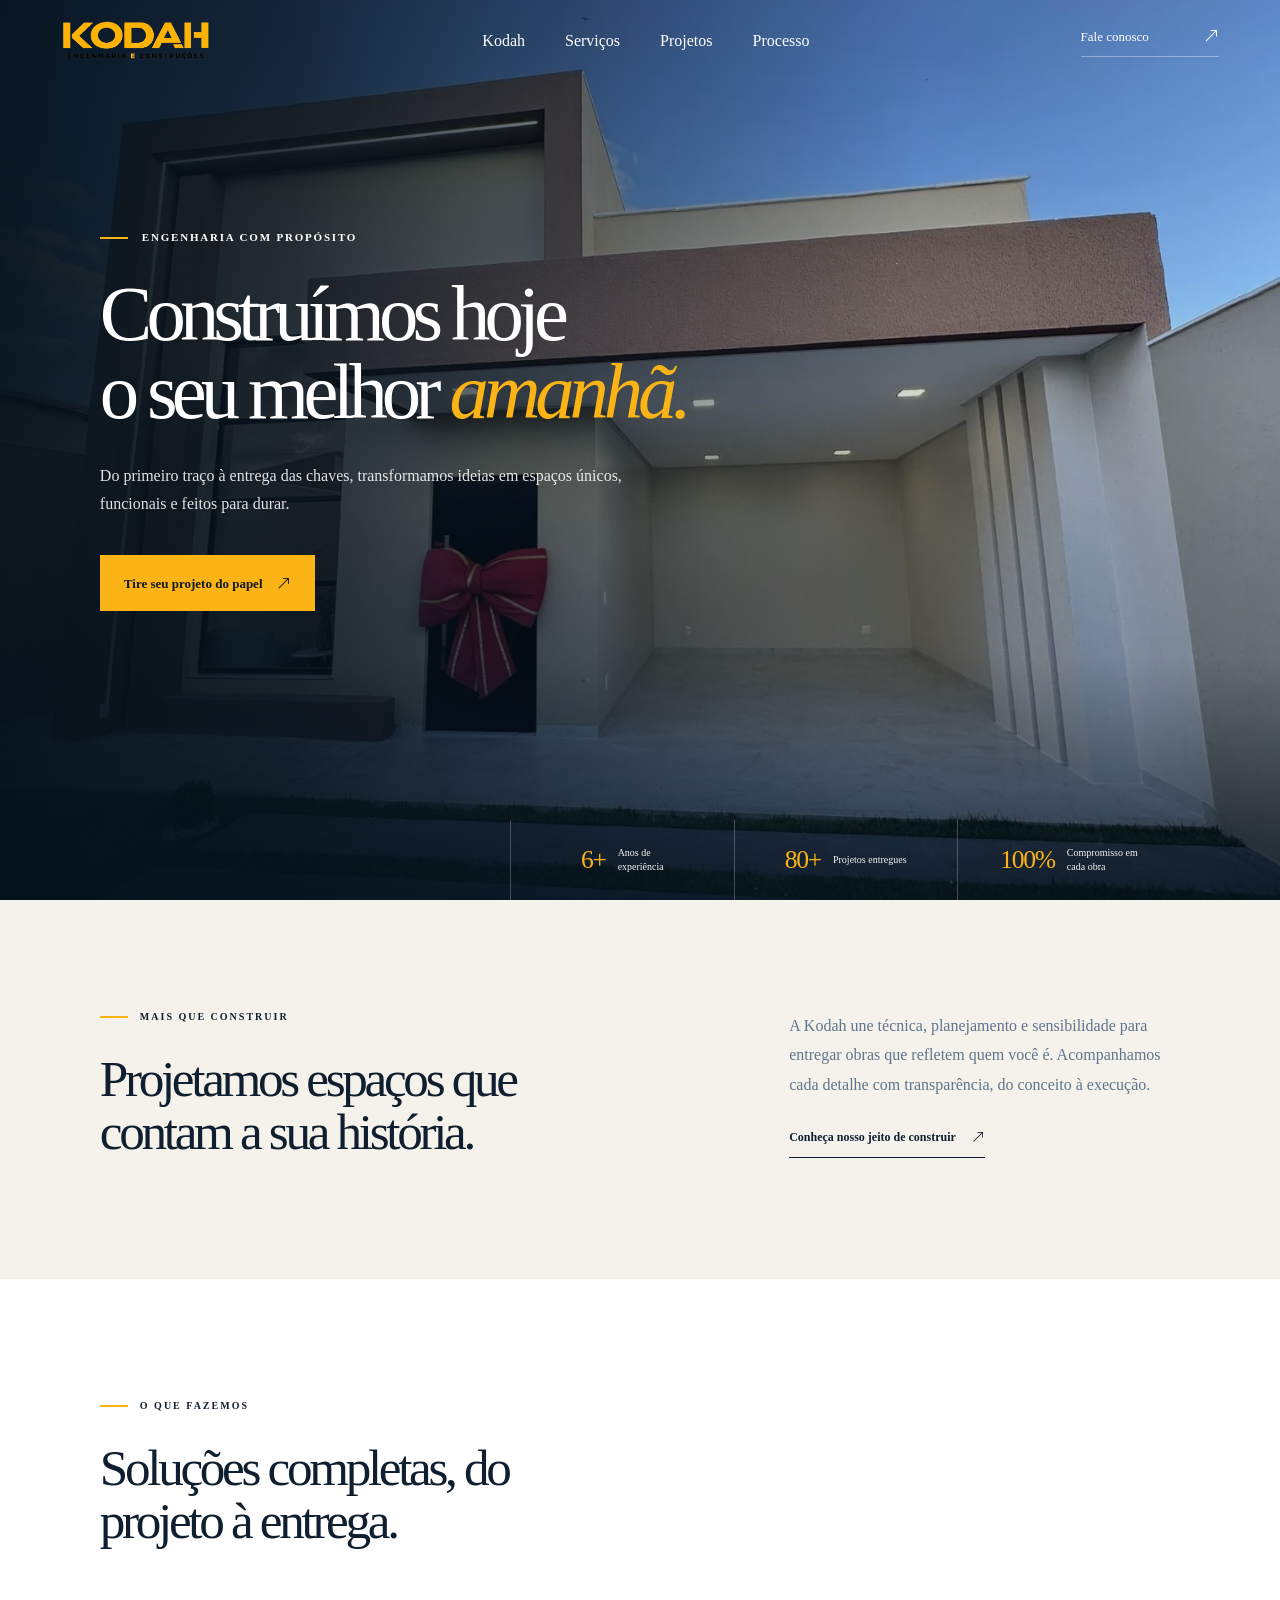
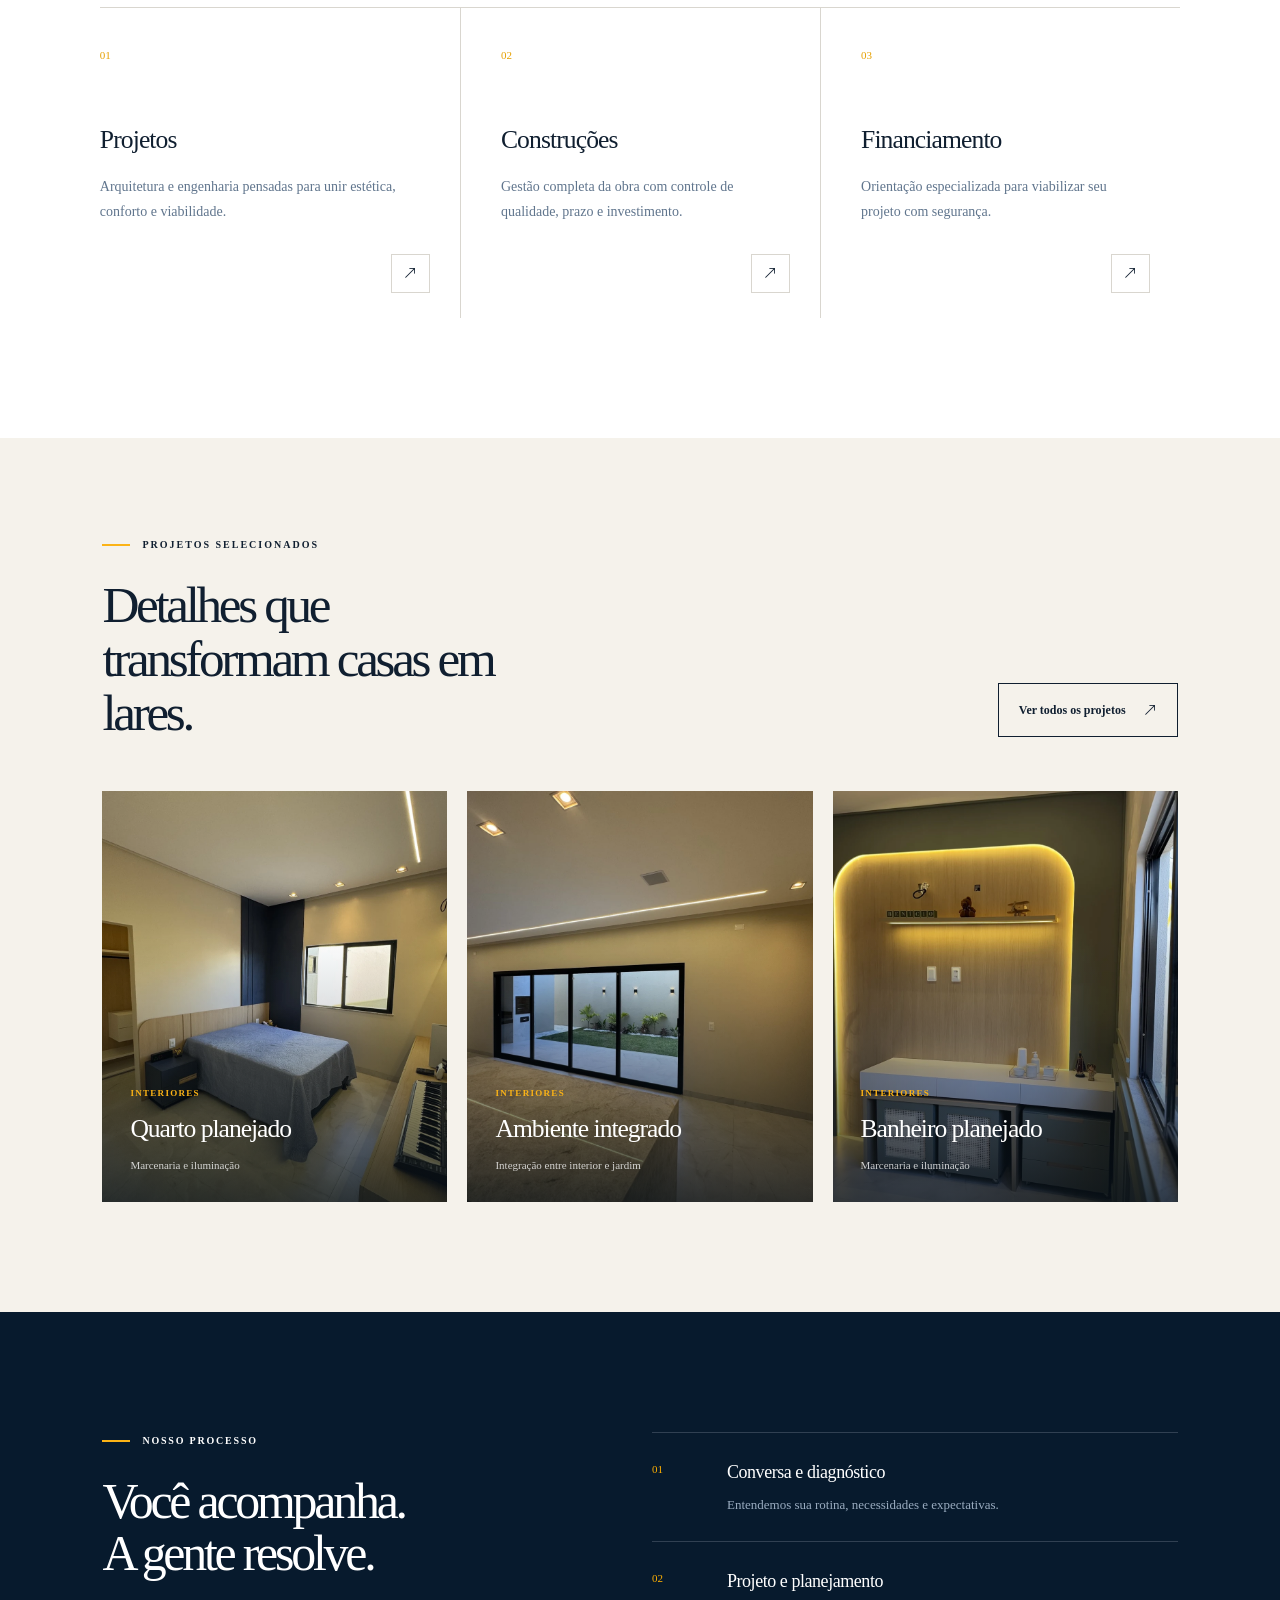
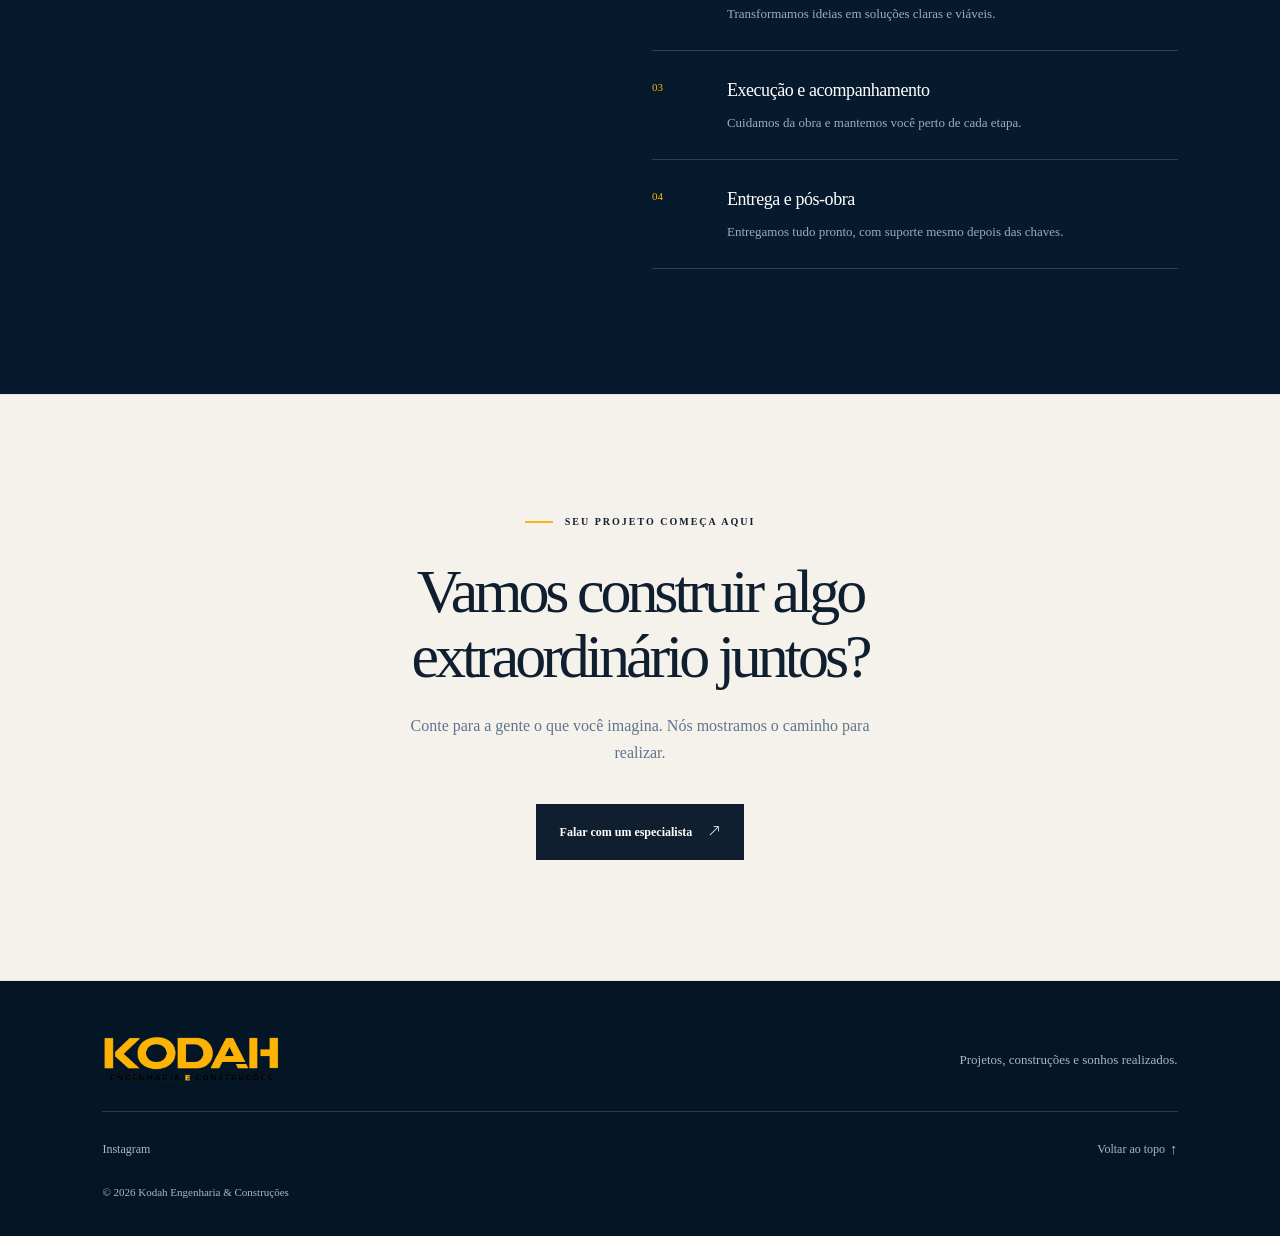
==== index.html @ 9da0e9fe "Subindo landing-page" ====
<!DOCTYPE html>
<html lang="pt-BR">

<head>
    <meta charset="UTF-8">
    <meta name="viewport" content="width=device-width, initial-scale=1.0">
    <meta name="theme-color" content="#041525">
    <meta name="description" content="A Kodah une engenharia, planejamento e sensibilidade para transformar projetos em espaços únicos. Conheça nossos serviços de projetos, construções e financiamento.">
    <meta name="robots" content="index, follow">
    <title>Kodah Engenharia &amp; Construções | Projetos e Obras</title>

    <link rel="preload" as="image" href="assets/img/kodah-hero.webp" fetchpriority="high">

    <!-- Bootstrap Icons -->
    <link rel="stylesheet" href="https://cdn.jsdelivr.net/npm/bootstrap-icons@1.13.2/font/bootstrap-icons.min.css">

    <link rel="stylesheet" href="src/css/reset.css">
    <link rel="stylesheet" href="src/css/layout/header.css">
    <link rel="stylesheet" href="src/css/layout/hero.css">
    <link rel="stylesheet" href="src/css/layout/about.css">
    <link rel="stylesheet" href="src/css/layout/services.css">
    <link rel="stylesheet" href="src/css/layout/projects.css">
    <link rel="stylesheet" href="src/css/layout/process.css">
    <link rel="stylesheet" href="src/css/layout/cta.css">
    <link rel="stylesheet" href="src/css/layout/footer.css">
</head>

<body>
    <a class="skip-link" href="#conteudo">Pular para o conteúdo</a>
    <header class="site-header">
        <a class="header_brand" href="#inicio" aria-label="Kodah — início">
            <img src="assets/img/logo.webp" alt="Kodah Engenharia e Construções" width="220" height="60" fetchpriority="high">
        </a>

        <nav class="navbar" id="primary-navigation" aria-label="Navegação principal">
            <ul>
                <li class="nav-item"><a href="#sobre" class="nav-link">Kodah</a></li>
                <li class="nav-item"><a href="#servicos" class="nav-link">Serviços</a></li>
                <li class="nav-item"><a href="#projetos" class="nav-link">Projetos</a></li>
                <li class="nav-item nav-item-mobile"><a href="#processo" class="nav-link">Processo</a></li>
            </ul>
        </nav>

        <a href="#contato" class="btn-contact">
            <span>Fale conosco</span>
            <span class="arroy" aria-hidden="true"><i class="bi bi-arrow-up-right"></i></span>
        </a>

        <button class="menu-toggle" type="button" aria-label="Abrir menu" aria-controls="primary-navigation" aria-expanded="false">
            <span></span><span></span>
        </button>
    </header>

    <main id="conteudo">
        <section class="hero" id="inicio">
            <!-- Imagem de fundo -->
            <div class="hero__background" aria-hidden="true"></div>

            <!-- Camada de contraste sobre a imagem -->
            <div class="hero__overlay" aria-hidden="true"></div>

            <!-- Conteúdo principal -->
            <div class="hero__container">
                <div class="hero__content">

                    <!-- Selo / identificação -->
                    <div class="hero__eyebrow">
                        <span class="hero__eyebrow-line"></span>
                        <span>Engenharia com propósito</span>
                    </div>

                    <!-- Título principal -->
                    <h1 class="hero__title">
                        Construímos hoje
                        <br />
                        o seu melhor
                        <em>amanhã.</em>
                    </h1>

                    <!-- Descrição -->
                    <p class="hero__description">
                        Do primeiro traço à entrega das chaves, transformamos
                        ideias em espaços únicos, funcionais e feitos para durar.
                    </p>

                    <!-- Botão de ação -->
                    <a href="#contato" class="hero__cta">
                        <span>Tire seu projeto do papel</span>
                        <i class="bi bi-arrow-up-right" aria-hidden="true"></i>
                    </a>

                </div>

                <!-- Indicadores inferiores -->
                <div class="hero__stats" aria-label="Nossos diferenciais">

                    <div class="hero__stat">
                        <span class="hero__stat-number">6+</span>
                        <span class="hero__stat-label">
                            Anos de<br />experiência
                        </span>
                    </div>

                    <div class="hero__stat">
                        <span class="hero__stat-number">80+</span>
                        <span class="hero__stat-label">
                            Projetos entregues
                        </span>
                    </div>

                    <div class="hero__stat">
                        <span class="hero__stat-number">100%</span>
                        <span class="hero__stat-label">
                            Compromisso em<br />cada obra
                        </span>
                    </div>

                </div>
            </div>
        </section>
    </main>

    <!-- ======================= 
        SEÇÃO - SOBRE KODAH
    ======================= -->

    <section class="about" id="sobre">
        <div class="about_container">

            <!-- Coluna esquerda -->
            <div class="about_heading">
                <span class="about_eyebrow">
                    <span class="about_eyebrow-line"></span>
                    Mais que construir
                </span>

                <h2 class="about_title">
                    Projetamos espaços que
                    <br class="about_desktop-break">
                    contam a sua história.
                </h2>
            </div>

            <!-- Coluna direita -->
            <div class="about_content">
                <p class="about_description">
                    A Kodah une técnica, planejamento e sensibilidade
                    para entregar obras que refletem quem você é.
                    Acompanhamos cada detalhe com transparência,
                    do conceito à execução.
                </p>

                <a href="#servicos" class="about_link">
                    <span>Conheça nosso jeito de construir</span>
                    <i class="bi bi-arrow-up-right"></i>
                </a>
            </div>
        </div>
    </section>


    <!-- ========================================
     SERVIÇOS — KODAH
======================================== -->

    <section class="services" id="servicos">
        <div class="services_container">

            <!-- Cabeçalho da seção -->
            <div class="services_header">
                <span class="services_eyebrow">
                    <span class="services_eyebrow-line"></span>
                    O que fazemos
                </span>

                <h2 class="services_title">
                    Soluções completas, do
                    <br class="services_desktop-break">
                    projeto à entrega.
                </h2>
            </div>

            <!-- Lista de serviços -->
            <div class="services_grid">

                <!-- Serviço 01 -->
                <article class="services_card">
                    <span class="services_number">01</span>

                    <div class="services_card-content">
                        <h3 class="services_card-title">Projetos</h3>

                        <p class="services_card-description">
                            Arquitetura e engenharia pensadas para unir
                            estética, conforto e viabilidade.
                        </p>
                    </div>

                    <a href="#projetos" class="services_card-link" aria-label="Conheça nossos projetos">
                        <i class="bi bi-arrow-up-right" aria-hidden="true"></i>
                    </a>
                </article>

                <!-- Serviço 02 -->
                <article class="services_card">
                    <span class="services_number">02</span>

                    <div class="services_card-content">
                        <h3 class="services_card-title">Construções</h3>

                        <p class="services_card-description">
                            Gestão completa da obra com controle de
                            qualidade, prazo e investimento.
                        </p>
                    </div>

                    <a href="#contato" class="services_card-link"
                        aria-label="Conheça nossos serviços de construção">
                        <i class="bi bi-arrow-up-right" aria-hidden="true"></i>
                    </a>
                </article>

                <!-- Serviço 03 -->
                <article class="services_card">
                    <span class="services_number">03</span>

                    <div class="services_card-content">
                        <h3 class="services_card-title">Financiamento</h3>

                        <p class="services_card-description">
                            Orientação especializada para viabilizar seu
                            projeto com segurança.
                        </p>
                    </div>

                    <a href="#contato" class="services_card-link" aria-label="Saiba mais sobre financiamento">
                        <i class="bi bi-arrow-up-right" aria-hidden="true"></i>
                    </a>
                </article>

            </div>
        </div>
    </section>


    <!-- ========================================
     PROJETOS — KODAH
    ======================================== -->

    <section class="projects" id="projetos">
        <div class="projects_container">

            <!-- Cabeçalho -->
            <div class="projects_header">

                <div class="projects_heading">
                    <span class="projects_eyebrow">
                        <span class="projects_eyebrow-line"></span>
                        Projetos selecionados
                    </span>

                    <h2 class="projects_title">
                        Detalhes que<br class="projects_desktop-break">
                        transformam casas em<br class="projects_desktop-break">
                        lares.
                    </h2>
                </div>

                <a href="#contato" class="projects_all-link">
                    <span>Ver todos os projetos</span>
                    <i class="bi bi-arrow-up-right" aria-hidden="true"></i>
                </a>

            </div>

            <!-- Cards de projetos -->
            <div class="projects_grid">

                <!-- Projeto 01 -->
                <a href="#contato" class="projects_card" aria-label="Converse com a Kodah sobre seu projeto residencial">
                    <img class="projects_image" src="assets/img/projeto-quarto.webp"
                        alt="Quarto com cama, marcenaria planejada e iluminação embutida" loading="lazy" decoding="async">

                    <div class="projects_card-overlay" aria-hidden="true"></div>
                    <div class="projects_card-info">
                        <span class="projects_category">Interiores</span>
                        <h3 class="projects_card-title">Quarto planejado</h3>
                        <p class="projects_meta">Marcenaria e iluminação</p>
                    </div>
                    <span class="projects_card-arrow" aria-hidden="true">
                        <i class="bi bi-arrow-up-right"></i>
                    </span>
                </a>

                <!-- Projeto 02 -->
                <a href="#contato" class="projects_card" aria-label="Converse com a Kodah sobre um projeto residencial">
                    <img class="projects_image" src="assets/img/projeto-interior.webp"
                        alt="Ambiente integrado com bancada em pedra e portas de vidro para o pátio" loading="lazy" decoding="async">

                    <div class="projects_card-overlay" aria-hidden="true"></div>
                    <div class="projects_card-info">
                        <span class="projects_category">Interiores</span>
                        <h3 class="projects_card-title">Ambiente integrado</h3>
                        <p class="projects_meta">Integração entre interior e jardim</p>
                    </div>
                    <span class="projects_card-arrow" aria-hidden="true">
                        <i class="bi bi-arrow-up-right"></i>
                    </span>
                </a>

                <!-- Projeto 03 -->
                <a href="#contato" class="projects_card" aria-label="Converse com a Kodah sobre um projeto de interiores">
                    <img class="projects_image" src="assets/img/projeto-marcenaria.webp"
                        alt="Painel de marcenaria sob medida com iluminação indireta e bancada" loading="lazy" decoding="async">

                    <div class="projects_card-overlay" aria-hidden="true"></div>
                    <div class="projects_card-info">
                        <span class="projects_category">Interiores</span>
                        <h3 class="projects_card-title">Banheiro planejado</h3>
                        <p class="projects_meta">Marcenaria e iluminação</p>
                    </div>
                    <span class="projects_card-arrow" aria-hidden="true">
                        <i class="bi bi-arrow-up-right"></i>
                    </span>
                </a>

            </div>
        </div>
    </section>

    <!-- PROCESS — KODAH -->
    <section class="process" id="processo">
        <div class="process__container">

            <div class="process__intro">
                <p class="process__eyebrow">
                    <span class="process__eyebrow-line"></span>
                    Nosso processo
                </p>

                <h2 class="process__title">
                    Você acompanha.<br>
                    A gente resolve.
                </h2>
            </div>

            <div class="process__steps">

                <article class="process__step">
                    <span class="process__number">01</span>
                    <div>
                        <h3 class="process__step-title">
                            Conversa e diagnóstico
                        </h3>
                        <p class="process__step-description">
                            Entendemos sua rotina, necessidades e expectativas.
                        </p>
                    </div>
                </article>

                <article class="process__step">
                    <span class="process__number">02</span>
                    <div>
                        <h3 class="process__step-title">
                            Projeto e planejamento
                        </h3>
                        <p class="process__step-description">
                            Transformamos ideias em soluções claras e viáveis.
                        </p>
                    </div>
                </article>

                <article class="process__step">
                    <span class="process__number">03</span>
                    <div>
                        <h3 class="process__step-title">
                            Execução e acompanhamento
                        </h3>
                        <p class="process__step-description">
                            Cuidamos da obra e mantemos você perto de cada etapa.
                        </p>
                    </div>
                </article>

                <article class="process__step">
                    <span class="process__number">04</span>
                    <div>
                        <h3 class="process__step-title">
                            Entrega e pós-obra
                        </h3>
                        <p class="process__step-description">
                            Entregamos tudo pronto, com suporte mesmo depois das chaves.
                        </p>
                    </div>
                </article>

            </div>
        </div>
    </section>


    <!-- ========================================
     CTA — KODAH
======================================== -->

    <section class="cta" id="contato">
        <div class="cta_container">

            <div class="cta_eyebrow">
                <span class="cta_eyebrow-line"></span>
                <span>Seu projeto começa aqui</span>
            </div>

            <h2 class="cta_title">
                Vamos construir algo<br class="cta_desktop-break">
                extraordinário juntos?
            </h2>

            <p class="cta_description">
                Conte para a gente o que você imagina. Nós mostramos o caminho
                para realizar.
            </p>

            <a href="https://wa.me/message/ASDCEZ5GUCWUL1" class="cta_button" aria-label="Encontrar os canais de contato da Kodah">
                <span>Falar com um especialista</span>
                <i class="bi bi-arrow-up-right" aria-hidden="true"></i>
            </a>

        </div>
    </section>


    <!-- ========================================
     FOOTER — KODAH
======================================== -->


    <footer class="footer" id="footer">
        <div class="footer_container">

            <!-- Parte superior -->
            <div class="footer_top">

                <a href="#inicio" class="footer_brand" aria-label="Kodah — voltar ao início">
                    <img src="assets/img/logo.webp" alt="Kodah Engenharia e Construções" class="footer_logo"
                        width="220" height="60" loading="lazy" />
                </a>

                <p class="footer_description">
                    Projetos, construções e sonhos realizados.
                </p>

            </div>

            <!-- Divisor -->
            <div class="footer_divider"></div>

            <!-- Parte inferior -->
            <div class="footer_bottom">

                <a href="https://www.instagram.com/kodaheng/" class="footer_link" target="_blank" rel="noopener noreferrer">
                    Instagram
                </a>

                <a href="#inicio" class="footer_link footer_back-top">
                    Voltar ao topo <span aria-hidden="true">↑</span>
                </a>

            </div>

            <!-- Copyright -->
            <p class="footer_copyright">
                © <span id="footer_year">2026</span> Kodah Engenharia &amp; Construções
            </p>

        </div>
    </footer>

    <script src="src/js/main.js" defer></script>
</body>

</html>
---- src/css/layout/header.css ----
/* ==========================
   HEADER — KODAH
========================== */

header.site-header {
    display: flex;
    align-items: center;
    justify-content: space-between;

    position: absolute;
    top: 0;
    left: 0;
    z-index: 100;

    width: 100%;
    padding: 20px 4.8%;
    box-sizing: border-box;

    background: transparent;
}

/* Logo */

header.site-header .header_brand img {
    display: block;
    height: 42px;
    width: auto;
    object-fit: contain;
}

/* Navegação */

.navbar ul {
    display: flex;
    align-items: center;
    gap: 40px;

    margin: 0;
    padding: 0;

    list-style: none;
}

.nav-item {
    font-size: 16px;
    font-weight: 500;
}

.nav-link {
    position: relative;

    color: #ffffff;
    text-decoration: none;

    transition: opacity 0.3s ease;
}

.nav-link:hover {
    opacity: 0.75;
}

/* Link de contato */

.btn-contact {
    display: inline-flex;
    align-items: center;
    justify-content: space-between;
    gap: 12px;

    padding: 0 0 8px;
    width: 138px;

    color: #ffffff;
    text-decoration: none;
    font-family: inherit;
    font-size: 13px;
    font-weight: 500;

    border-bottom: 1px solid rgba(255, 255, 255, 0.35);

    transition:
        opacity 0.3s ease,
        border-color 0.3s ease;
}

.btn-contact .arroy {
    display: inline-block;
    font-size: 15px;

    transition: transform 0.3s ease;
}

.btn-contact:hover {
    opacity: 0.8;
    border-color: #fbb316;
}

.btn-contact:hover .arroy {
    transform: translate(3px, -3px);
}

/* ==========================
   RESPONSIVIDADE
========================== */

@media (max-width: 900px) {
    header.site-header {
        padding: 20px 5%;
    }

    .navbar ul {
        gap: 22px;
    }

    header.site-header .header_brand img {
        height: 36px;
    }
}

/* O botão fica oculto no desktop e aparece no breakpoint mobile. */
.menu-toggle {
    display: none;
}

@media (max-width: 640px) {
    header.site-header {
        justify-content: space-between;
        padding: 18px 24px;
    }

    header.site-header .header_brand img {
        height: 34px;
    }

    .menu-toggle {
        display: inline-flex;
        flex-direction: column;
        justify-content: center;
        gap: 6px;
        width: 44px;
        height: 44px;
        padding: 10px;
        border: 1px solid rgba(255, 255, 255, 0.45);
        background: rgba(4, 21, 37, 0.25);
        color: #fff;
        cursor: pointer;
    }

    .menu-toggle span {
        display: block;
        width: 100%;
        height: 1px;
        background: currentColor;
        transition: transform 0.25s ease;
    }

    .menu-toggle[aria-expanded="true"] span:first-child {
        transform: translateY(3.5px) rotate(45deg);
    }

    .menu-toggle[aria-expanded="true"] span:last-child {
        transform: translateY(-3.5px) rotate(-45deg);
    }

    .navbar {
        position: absolute;
        top: calc(100% - 1px);
        left: 0;
        right: 0;
        display: none;
        padding: 12px 24px 22px;
        background: #041525;
        border-top: 1px solid rgba(255, 255, 255, 0.15);
    }

    .navbar.is-open {
        display: block;
    }

    .navbar ul {
        align-items: stretch;
        flex-direction: column;
        gap: 0;
    }

    .nav-item {
        border-bottom: 1px solid rgba(255, 255, 255, 0.12);
        font-size: 14px;
    }

    .nav-link {
        display: block;
        padding: 14px 0;
    }

    .btn-contact {
        display: none;
    }
}

@media (prefers-reduced-motion: reduce) {
    .menu-toggle span,
    .btn-contact,
    .btn-contact .arroy {
        transition: none;
    }
}
---- src/css/layout/hero.css ----
/* ========================================
   HERO — KODAH
======================================== */

.hero {
  position: relative;
  isolation: isolate;
  display: flex;
  flex-direction: column;
  width: 100%;
  min-height: 100vh;
  min-height: 100svh;
  overflow: hidden;
  color: #ffffff;
  background-color: #101a23;
}

/* Imagem de fundo */

.hero__background {
  position: absolute;
  inset: 0;
  z-index: -2;

  background-image: url("../../../assets/img/kodah-hero.webp");
  background-size: cover;
  background-position: center 55%;
  background-repeat: no-repeat;

  transform: scale(1.01);
}

/* Degradê para melhorar o contraste */

.hero__overlay {
  position: absolute;
  inset: 0;
  z-index: -1;
  pointer-events: none;

  background:
    linear-gradient(
      90deg,
      rgba(5, 17, 27, 0.96) 0%,
      rgba(5, 17, 27, 0.83) 23%,
      rgba(5, 17, 27, 0.57) 43%,
      rgba(5, 17, 27, 0.15) 72%,
      rgba(5, 17, 27, 0.04) 100%
    ),
    linear-gradient(
      0deg,
      rgba(5, 17, 27, 0.82) 0%,
      rgba(5, 17, 27, 0.18) 27%,
      transparent 58%
    );
}

/* Container principal */

.hero__container {
  position: relative;
  display: flex;
  flex: 1;
  flex-direction: column;
  justify-content: flex-start;

  width: 100%;
  max-width: none;
  min-height: 100vh;
  min-height: 100svh;

  margin: 0;
  padding: 230px 7.8% 110px;
  box-sizing: border-box;
}

/* Conteúdo textual */

.hero__content {
  width: 100%;
  max-width: 950px;
  margin: 0;
}

/* Selo superior */

.hero__eyebrow {
  display: flex;
  align-items: center;
  gap: 14px;

  margin-bottom: 30px;

  color: #ffffff;
  font-size: 11px;
  font-weight: 700;
  line-height: 1.4;
  letter-spacing: 1.8px;
  text-transform: uppercase;
}

.hero__eyebrow-line {
  display: block;
  flex-shrink: 0;

  width: 28px;
  height: 2px;

  background-color: #fbb316;
}

/* Título principal */

.hero__title {
  margin: 0;

  color: #ffffff;
  font-size: clamp(52px, 6.15vw, 96px);
  font-weight: 400;
  line-height: 0.98;
  letter-spacing: -0.075em;
}

/* Palavra em destaque */

.hero__title em {
  color: #fbb316;
  font-family: Georgia, "Times New Roman", serif;
  font-weight: 400;
  font-style: italic;
  letter-spacing: -0.065em;
  white-space: nowrap;
}

/* Descrição */

.hero__description {
  max-width: 540px;

  margin: 32px 0 0;

  color: rgba(255, 255, 255, 0.88);
  font-size: 16px;
  font-weight: 400;
  line-height: 1.8;
}

/* Botão principal */

.hero__cta {
  display: inline-flex;
  align-items: center;
  justify-content: center;
  gap: 14px;

  min-height: 56px;
  margin-top: 36px;
  padding: 0 23px;

  background-color: #fbb316;
  border: 1px solid #fbb316;

  color: #111820;
  font-size: 13px;
  font-weight: 600;
  text-decoration: none;

  transition:
    background-color 0.25s ease,
    border-color 0.25s ease,
    transform 0.25s ease;
}

.hero__cta i {
  font-size: 14px;
  transition: transform 0.25s ease;
}

.hero__cta:hover {
  background-color: #ffc43d;
  border-color: #ffc43d;
}

.hero__cta:hover i {
  transform: translate(3px, -3px);
}

.hero__cta:focus-visible {
  outline: 2px solid #ffffff;
  outline-offset: 4px;
}

/* Indicadores inferiores */

.hero__stats {
  position: absolute;
  right: 7.8%;
  bottom: 0;

  display: grid;
  grid-template-columns: repeat(3, minmax(0, 1fr));

  width: min(670px, 58%);
}

/* Cada indicador */

.hero__stat {
  display: flex;
  align-items: center;
  justify-content: center;
  gap: 12px;

  min-height: 80px;
  padding: 12px 16px;

  border-left: 1px solid rgba(255, 255, 255, 0.24);
}

/* Números dourados */

.hero__stat-number {
  flex-shrink: 0;

  color: #fbb316;
  font-size: clamp(23px, 2vw, 30px);
  font-weight: 400;
  line-height: 1;
  letter-spacing: -0.05em;
}

/* Texto dos indicadores */

.hero__stat-label {
  color: rgba(255, 255, 255, 0.94);
  font-size: 10px;
  font-weight: 400;
  line-height: 1.4;
}

/* ========================================
   RESPONSIVIDADE — TABLETS
======================================== */

@media (max-width: 1024px) {
  .hero__container {
    padding: 200px 5% 110px;
  }

  .hero__title {
    font-size: clamp(54px, 7.2vw, 76px);
  }

  .hero__stats {
    right: 5%;
    width: min(640px, 75%);
  }

  .hero__stat {
    gap: 8px;
    padding-inline: 12px;
  }
}

/* ========================================
   RESPONSIVIDADE — CELULARES
======================================== */

@media (max-width: 640px) {
  .hero {
    min-height: 100svh;
  }

  .hero__background {
    background-position: 58% center;
  }

  .hero__overlay {
    background:
      linear-gradient(
        90deg,
        rgba(5, 17, 27, 0.84) 0%,
        rgba(5, 17, 27, 0.56) 100%
      ),
      linear-gradient(
        0deg,
        rgba(5, 17, 27, 0.94) 0%,
        rgba(5, 17, 27, 0.35) 55%,
        rgba(5, 17, 27, 0.20) 100%
      );
  }

  .hero__container {
    min-height: 100svh;
    justify-content: center;

    padding: 120px 24px 210px;
  }

  .hero__content {
    max-width: 100%;
  }

  .hero__eyebrow {
    gap: 9px;
    margin-bottom: 24px;

    font-size: 9px;
    letter-spacing: 1.4px;
  }

  .hero__eyebrow-line {
    width: 22px;
  }

  .hero__title {
    font-size: clamp(43px, 10.2vw, 62px);
    line-height: 1.04;
    letter-spacing: -0.065em;
  }

  .hero__description {
    max-width: 420px;
    margin-top: 24px;

    font-size: 14px;
    line-height: 1.75;
  }

  .hero__cta {
    min-height: 54px;
    margin-top: 28px;
    padding-inline: 18px;

    font-size: 12px;
  }

  .hero__stats {
    right: 24px;
    bottom: 0;
    left: 24px;

    width: auto;
  }

  .hero__stat {
    flex-direction: column;
    align-items: flex-start;
    justify-content: center;
    gap: 8px;

    min-height: 94px;
    padding: 12px 10px;
  }

  .hero__stat-number {
    font-size: 25px;
  }

  .hero__stat-label {
    font-size: 9px;
  }
}

/* Telas muito estreitas */

@media (max-width: 380px) {
  .hero__container {
    padding-right: 18px;
    padding-left: 18px;
  }

  .hero__title {
    font-size: 40px;
  }

  .hero__stats {
    right: 18px;
    left: 18px;
  }

  .hero__stat {
    padding-inline: 7px;
  }

  .hero__stat-number {
    font-size: 22px;
  }

  .hero__stat-label {
    font-size: 8px;
  }
}

/* Respeita preferência por movimento reduzido */

@media (prefers-reduced-motion: reduce) {
  .hero__cta,
  .hero__cta i {
    transition: none;
  }
}
---- src/css/layout/about.css ----
/* ========================================
   ABOUT — KODAH
======================================== */

.about {
  width: 100%;
  background-color: #f5f2eb;
  color: #101f30;
}

/* Container principal */

.about_container {
  display: grid;
  grid-template-columns: 1.3fr 0.8fr;
  align-items: center;
  column-gap: 5%;

  width: 100%;
  max-width: none;
  margin: 0;

  padding: 110px 7.8% 120px;
  box-sizing: border-box;
}

/* Selo superior */

.about_eyebrow {
  display: flex;
  align-items: center;
  gap: 12px;

  margin-bottom: 28px;

  color: #101f30;
  font-size: 10px;
  font-weight: 700;
  line-height: 1.4;
  letter-spacing: 2px;
  text-transform: uppercase;
}

.about_eyebrow-line {
  display: block;
  flex-shrink: 0;

  width: 28px;
  height: 2px;

  background-color: #fbb316;
}

/* Coluna esquerda */

.about_heading {
  min-width: 0;
}

/* Título */

.about_title {
  max-width: 780px;
  margin: 0;

  color: #101f30;
  font-size: clamp(42px, 4vw, 62px);
  font-weight: 400;
  line-height: 1.04;
  letter-spacing: -0.065em;
}

/* Coluna direita */

.about_content {
  width: 100%;
  max-width: 470px;
  justify-self: end;
}

/* Descrição */

.about_description {
  margin: 0;

  color: #60758d;
  font-size: 16px;
  font-weight: 400;
  line-height: 1.85;
}

/* Link */

.about_link {
  display: inline-flex;
  align-items: center;
  gap: 16px;

  margin-top: 28px;
  padding-bottom: 10px;

  border-bottom: 1px solid #101f30;

  color: #101f30;
  font-size: 12px;
  font-weight: 600;
  text-decoration: none;

  transition:
    color 0.25s ease,
    border-color 0.25s ease;
}

.about_link i {
  display: inline-block;
  font-size: 13px;

  transition: transform 0.25s ease;
}

.about_link:hover {
  color: #b98100;
  border-color: #b98100;
}

.about_link:hover i {
  transform: translate(3px, -3px);
}

.about_link:focus-visible {
  outline: 2px solid #101f30;
  outline-offset: 5px;
}

/* ========================================
   TABLETS
======================================== */

@media (max-width: 1024px) {
  .about_container {
    grid-template-columns: 1.1fr 0.9fr;
    column-gap: 4%;
    padding: 90px 5%;
  }

  .about_title {
    font-size: clamp(38px, 4.5vw, 52px);
  }

  .about_description {
    font-size: 15px;
  }
}

/* ========================================
   CELULARES
======================================== */

@media (max-width: 640px) {
  .about_container {
    grid-template-columns: 1fr;
    row-gap: 30px;

    padding: 76px 24px 82px;
  }

  .about_eyebrow {
    gap: 9px;
    margin-bottom: 22px;

    font-size: 9px;
    letter-spacing: 1.7px;
  }

  .about_eyebrow-line {
    width: 24px;
  }

  .about_title {
    font-size: clamp(36px, 9vw, 48px);
    line-height: 1.08;
    letter-spacing: -0.06em;
  }

  .about_desktop-break {
    display: none;
  }

  .about_content {
    max-width: 100%;
    justify-self: start;
  }

  .about_description {
    font-size: 15px;
    line-height: 1.8;
  }

  .about_link {
    gap: 12px;
    margin-top: 24px;
    font-size: 12px;
  }
}

/* Telas muito estreitas */

@media (max-width: 380px) {
  .about_container {
    padding-right: 18px;
    padding-left: 18px;
  }

  .about_title {
    font-size: 36px;
  }
}

/* Movimento reduzido */

@media (prefers-reduced-motion: reduce) {
  .about_link,
  .about_link i {
    transition: none;
  }
}
---- src/css/layout/services.css ----
/* ========================================
   SERVICES — KODAH
======================================== */

.services {
  width: 100%;
  background-color: #ffffff;
  color: #101f30;
}

/* Container principal */

.services_container {
  width: 100%;
  max-width: none;
  margin: 0;
  padding: 120px 7.8% 120px;
  box-sizing: border-box;
}

/* Cabeçalho */

.services_header {
  margin-bottom: 60px;
}

/* Identificação da seção */

.services_eyebrow {
  display: flex;
  align-items: center;
  gap: 12px;

  margin-bottom: 28px;

  color: #101f30;
  font-size: 10px;
  font-weight: 700;
  line-height: 1.4;
  letter-spacing: 2px;
  text-transform: uppercase;
}

.services_eyebrow-line {
  display: block;
  flex-shrink: 0;

  width: 28px;
  height: 2px;

  background-color: #fbb316;
}

/* Título principal */

.services_title {
  max-width: 800px;
  margin: 0;

  color: #101f30;
  font-size: clamp(42px, 4vw, 62px);
  font-weight: 400;
  line-height: 1.04;
  letter-spacing: -0.065em;
}

/* Grid dos serviços */

.services_grid {
  display: grid;
  grid-template-columns: repeat(3, minmax(0, 1fr));

  width: 100%;
  border-top: 1px solid #d9d6cf;
}

/* Card individual */

.services_card {
  position: relative;
  display: flex;
  flex-direction: column;
  align-items: flex-start;

  min-width: 0;
  min-height: 310px;
  padding: 40px 40px 25px 0;
}

.services_card + .services_card {
  padding-left: 40px;
  border-left: 1px solid #d9d6cf;
}

/* Numeração */

.services_number {
  color: #e6a000;
  font-size: 11px;
  font-weight: 500;
  line-height: 1.4;
}

/* Conteúdo do card */

.services_card-content {
  margin-top: 62px;
  padding-right: 8px;
}

/* Título do serviço */

.services_card-title {
  margin: 0;

  color: #101f30;
  font-size: clamp(23px, 2vw, 29px);
  font-weight: 400;
  line-height: 1.2;
  letter-spacing: -0.035em;
}

/* Descrição */

.services_card-description {
  max-width: 340px;
  margin: 18px 0 0;

  color: #60758d;
  font-size: 14px;
  font-weight: 400;
  line-height: 1.8;
}

/* Botão com seta */

.services_card-link {
  position: absolute;
  right: 30px;
  bottom: 25px;

  display: flex;
  align-items: center;
  justify-content: center;

  width: 39px;
  height: 39px;

  border: 1px solid #d9d6cf;
  background-color: transparent;

  color: #101f30;
  text-decoration: none;

  transition:
    color 0.25s ease,
    background-color 0.25s ease,
    border-color 0.25s ease;
}

.services_card-link i {
  font-size: 13px;
  transition: transform 0.25s ease;
}

.services_card-link:hover {
  color: #ffffff;
  background-color: #101f30;
  border-color: #101f30;
}

.services_card-link:hover i {
  transform: translate(2px, -2px);
}

.services_card-link:focus-visible {
  outline: 2px solid #101f30;
  outline-offset: 4px;
}

/* ========================================
   TABLETS
======================================== */

@media (max-width: 1024px) {
  .services_container {
    padding: 95px 5% 100px;
  }

  .services_header {
    margin-bottom: 48px;
  }

  .services_title {
    font-size: clamp(40px, 5vw, 54px);
  }

  .services_card {
    min-height: 300px;
    padding-right: 24px;
  }

  .services_card + .services_card {
    padding-left: 24px;
  }

  .services_card-content {
    margin-top: 52px;
  }

  .services_card-title {
    font-size: 24px;
  }

  .services_card-description {
    font-size: 13px;
  }

  .services_card-link {
    right: 20px;
  }
}

/* ========================================
   CELULARES
======================================== */

@media (max-width: 640px) {
  .services_container {
    padding: 76px 24px 82px;
  }

  .services_header {
    margin-bottom: 38px;
  }

  .services_eyebrow {
    gap: 9px;
    margin-bottom: 22px;

    font-size: 9px;
    letter-spacing: 1.7px;
  }

  .services_eyebrow-line {
    width: 24px;
  }

  .services_title {
    font-size: clamp(36px, 9vw, 48px);
    line-height: 1.08;
    letter-spacing: -0.06em;
  }

  .services_desktop-break {
    display: none;
  }

  .services_grid {
    grid-template-columns: 1fr;
  }

  .services_card {
    min-height: 245px;
    padding: 28px 52px 30px 0;
  }

  .services_card + .services_card {
    padding-left: 0;
    border-left: none;
    border-top: 1px solid #d9d6cf;
  }

  .services_card-content {
    margin-top: 36px;
  }

  .services_card-title {
    font-size: 25px;
  }

  .services_card-description {
    max-width: 360px;
    margin-top: 12px;
    font-size: 14px;
  }

  .services_card-link {
    right: 0;
    bottom: 28px;

    width: 36px;
    height: 36px;
  }
}

/* Telas muito estreitas */

@media (max-width: 380px) {
  .services_container {
    padding-right: 18px;
    padding-left: 18px;
  }

  .services_title {
    font-size: 35px;
  }
}

/* Movimento reduzido */

@media (prefers-reduced-motion: reduce) {
  .services_card-link,
  .services_card-link i {
    transition: none;
  }
}
---- src/css/layout/projects.css ----
/* ========================================
   PROJECTS — KODAH
======================================== */

.projects {
  width: 100%;
  background-color: #f5f2eb;
  color: #101f30;
}

.projects_container {
  width: 100%;
  max-width: none;
  margin: 0;
  padding: 100px 8% 110px;
  box-sizing: border-box;
}

/* Cabeçalho */

.projects_header {
  display: flex;
  align-items: flex-end;
  justify-content: space-between;
  gap: 40px;

  margin-bottom: 52px;
}

.projects_heading {
  max-width: 700px;
}

/* Identificação */

.projects_eyebrow {
  display: flex;
  align-items: center;
  gap: 12px;

  margin-bottom: 26px;

  color: #101f30;
  font-size: 10px;
  font-weight: 700;
  line-height: 1.4;
  letter-spacing: 2px;
  text-transform: uppercase;
}

.projects_eyebrow-line {
  display: block;
  flex-shrink: 0;

  width: 28px;
  height: 2px;

  background-color: #fbb316;
}

/* Título */

.projects_title {
  margin: 0;

  color: #101f30;
  font-size: clamp(44px, 4vw, 62px);
  font-weight: 400;
  line-height: 1.05;
  letter-spacing: -0.065em;
}

/* Botão ver todos */

.projects_all-link {
  display: inline-flex;
  align-items: center;
  justify-content: center;
  gap: 18px;

  flex-shrink: 0;
  min-height: 54px;
  margin-bottom: 2px;
  padding: 0 20px;

  border: 1px solid #101f30;
  background-color: transparent;

  color: #101f30;
  font-size: 12px;
  font-weight: 600;
  text-decoration: none;

  transition:
    color 0.25s ease,
    background-color 0.25s ease,
    border-color 0.25s ease;
}

.projects_all-link i {
  font-size: 13px;
  transition: transform 0.25s ease;
}

.projects_all-link:hover {
  color: #ffffff;
  background-color: #101f30;
  border-color: #101f30;
}

.projects_all-link:hover i {
  transform: translate(3px, -3px);
}

.projects_all-link:focus-visible,
.projects_card:focus-visible {
  outline: 2px solid #101f30;
  outline-offset: 4px;
}

/* Grade de projetos */

.projects_grid {
  display: grid;
  grid-template-columns: repeat(3, minmax(0, 1fr));
  gap: 20px;
}

/* Card */

.projects_card {
  position: relative;
  display: block;

  min-width: 0;
  aspect-ratio: 0.84;
  overflow: hidden;

  background-color: #d9d6cf;
  color: #ffffff;
  text-decoration: none;
  isolation: isolate;
}

/* Imagem */

.projects_image {
  position: absolute;
  inset: 0;
  z-index: -2;

  display: block;
  width: 100%;
  height: 100%;

  object-fit: cover;
  object-position: center;

  transition: transform 0.7s cubic-bezier(0.2, 0.7, 0.2, 1);
}

/* Degradê inferior */

.projects_card-overlay {
  position: absolute;
  inset: 0;
  z-index: -1;

  background: linear-gradient(
    180deg,
    rgba(9, 19, 28, 0) 35%,
    rgba(9, 19, 28, 0.12) 52%,
    rgba(9, 19, 28, 0.78) 100%
  );

  transition: background-color 0.3s ease;
}

/* Informações */

.projects_card-info {
  position: absolute;
  right: 28px;
  bottom: 29px;
  left: 28px;
}

.projects_category {
  display: block;

  margin-bottom: 14px;

  color: #fbb316;
  font-size: 9px;
  font-weight: 700;
  line-height: 1.4;
  letter-spacing: 1.3px;
  text-transform: uppercase;
}

/* Nome do projeto */

.projects_card-title {
  margin: 0;

  color: #ffffff;
  font-size: clamp(22px, 2vw, 28px);
  font-weight: 400;
  line-height: 1.2;
  letter-spacing: -0.04em;
}

/* Localização e ano */

.projects_meta {
  margin: 12px 0 0;

  color: rgba(255, 255, 255, 0.78);
  font-size: 11px;
  font-weight: 400;
  line-height: 1.5;
}

/* Seta do card */

.projects_card-arrow {
  position: absolute;
  top: 24px;
  right: 24px;

  display: flex;
  align-items: center;
  justify-content: center;

  width: 38px;
  height: 38px;

  border: 1px solid rgba(255, 255, 255, 0.65);
  color: #ffffff;

  opacity: 0;
  transform: translate(-4px, 4px);

  transition:
    opacity 0.3s ease,
    transform 0.3s ease,
    background-color 0.3s ease;
}

.projects_card-arrow i {
  font-size: 14px;
}

/* Interação */

.projects_card:hover .projects_image {
  transform: scale(1.045);
}

.projects_card:hover .projects_card-arrow,
.projects_card:focus-visible .projects_card-arrow {
  opacity: 1;
  transform: translate(0, 0);
}

.projects_card:hover .projects_card-arrow {
  background-color: rgba(255, 255, 255, 0.12);
}

/* ========================================
   TABLETS
======================================== */

@media (max-width: 1024px) {
  .projects_container {
    padding: 90px 5% 90px;
  }

  .projects_header {
    gap: 24px;
    margin-bottom: 40px;
  }

  .projects_title {
    font-size: clamp(42px, 5vw, 54px);
  }

  .projects_grid {
    gap: 14px;
  }

  .projects_card-info {
    right: 18px;
    bottom: 22px;
    left: 18px;
  }

  .projects_card-title {
    font-size: 22px;
  }

  .projects_card-arrow {
    top: 16px;
    right: 16px;
  }
}

/* ========================================
   CELULARES
======================================== */

@media (max-width: 640px) {
  .projects_container {
    padding: 76px 24px 72px;
  }

  .projects_header {
    align-items: flex-start;
    flex-direction: column;
    gap: 26px;

    margin-bottom: 34px;
  }

  .projects_eyebrow {
    gap: 9px;
    margin-bottom: 22px;

    font-size: 9px;
    letter-spacing: 1.7px;
  }

  .projects_eyebrow-line {
    width: 24px;
  }

  .projects_title {
    font-size: clamp(38px, 9vw, 48px);
    line-height: 1.08;
    letter-spacing: -0.06em;
  }

  .projects_desktop-break {
    display: none;
  }

  .projects_all-link {
    min-height: 48px;
    padding-inline: 16px;
    font-size: 12px;
  }

  .projects_grid {
    grid-template-columns: 1fr;
    gap: 18px;
  }

  .projects_card {
    aspect-ratio: 0.95;
  }

  .projects_card-info {
    right: 22px;
    bottom: 24px;
    left: 22px;
  }

  .projects_category {
    margin-bottom: 10px;
  }

  .projects_card-title {
    font-size: 25px;
  }

  .projects_meta {
    margin-top: 9px;
    font-size: 11px;
  }

  .projects_card-arrow {
    opacity: 1;
    transform: none;

    width: 34px;
    height: 34px;
  }
}

/* Telas muito estreitas */

@media (max-width: 380px) {
  .projects_container {
    padding-right: 18px;
    padding-left: 18px;
    padding-bottom: 60px;
  }

  .projects_title {
    font-size: 36px;
  }

  .projects_card {
    aspect-ratio: 0.9;
  }
}

/* Movimento reduzido */

@media (prefers-reduced-motion: reduce) {
  .projects_image,
  .projects_all-link,
  .projects_all-link i,
  .projects_card-arrow {
    transition: none;
  }
}
---- src/css/layout/process.css ----
/* ========================================
   PROCESS — KODAH
======================================== */

.process {
  width: 100%;
  background-color: #071a2d;
  color: #fff;
}

.process__container {
  display: grid;
  grid-template-columns: 1fr 1.25fr;
  align-items: start;
  column-gap: 12%;

  width: 100%;
  max-width: 1600px;
  margin: 0 auto;
  padding: 120px 8% 125px;
  box-sizing: border-box;
}

/* INTRODUÇÃO — ESQUERDA */

.process__intro {
  padding-top: 2px;
}

.process__eyebrow {
  display: flex;
  align-items: center;
  gap: 12px;

  margin: 0 0 28px;

  color: #fff;
  font-size: 10px;
  font-weight: 700;
  letter-spacing: 1.8px;
  line-height: 1.4;
  text-transform: uppercase;
}

.process__eyebrow-line {
  display: block;
  flex: 0 0 28px;
  height: 2px;
  background: #fbb316;
}

.process__title {
  max-width: 460px;
  margin: 0;

  color: #fff;
  font-size: clamp(48px, 3.9vw, 62px);
  font-weight: 400;
  line-height: 1.04;
  letter-spacing: -0.065em;
}

/* ETAPAS — DIREITA */

.process__steps {
  width: 100%;
  border-top: 1px solid #304052;
}

.process__step {
  display: grid;
  grid-template-columns: 44px minmax(0, 1fr);
  column-gap: 31px;
  align-items: start;

  min-height: 108px;
  padding: 27px 0 25px;
  box-sizing: border-box;

  border-bottom: 1px solid #304052;
}

.process__number {
  padding-top: 1px;

  color: #ffb000;
  font-size: 11px;
  font-weight: 500;
  line-height: 1.5;
}

.process__step-title {
  margin: 0;

  color: #fff;
  font-size: 18px;
  font-weight: 500;
  line-height: 1.4;
  letter-spacing: -0.025em;
}

.process__step-description {
  margin: 10px 0 0;

  color: #9aacc0;
  font-size: 13px;
  font-weight: 400;
  line-height: 1.6;
}

/* TABLET */

@media (max-width: 1024px) {
  .process__container {
    grid-template-columns: 0.9fr 1.1fr;
    column-gap: 7%;
    padding: 100px 5%;
  }

  .process__title {
    font-size: clamp(42px, 5vw, 54px);
  }

  .process__step {
    grid-template-columns: 32px minmax(0, 1fr);
    column-gap: 20px;
  }
}

/* MOBILE */

@media (max-width: 640px) {
  .process__container {
    grid-template-columns: 1fr;
    row-gap: 42px;
    padding: 76px 24px 82px;
  }

  .process__title {
    max-width: 380px;
    font-size: clamp(42px, 10vw, 54px);
  }

  .process__step {
    grid-template-columns: 28px minmax(0, 1fr);
    column-gap: 16px;
    min-height: 0;
    padding: 24px 0;
  }

  .process__step-title {
    font-size: 17px;
  }

  .process__step-description {
    font-size: 13px;
    line-height: 1.7;
  }
}

@media (max-width: 380px) {
  .process__container {
    padding-right: 18px;
    padding-left: 18px;
  }

  .process__title {
    font-size: 39px;
  }
}
---- src/css/layout/cta.css ----
/* ========================================
   CTA — KODAH
======================================== */

.cta {
  position: relative;
  isolation: isolate;

  display: flex;
  align-items: center;
  justify-content: center;

  width: 100%;
  box-sizing: border-box;

  background-color: #f5f2eb;
  color: #101f30;

  border-top: 1px solid rgba(16, 31, 48, 0.08);
  border-bottom: 1px solid rgba(16, 31, 48, 0.08);
}

.cta_container {
  display: flex;
  flex-direction: column;
  align-items: center;

  width: 100%;
  max-width: 1000px;
  margin-inline: auto;
  padding: 120px 24px;

  box-sizing: border-box;
  text-align: center;
}

/* Selo superior */

.cta_eyebrow {
  display: flex;
  align-items: center;
  justify-content: center;
  gap: 12px;

  margin-bottom: 30px;

  color: #101f30;
  font-size: 10px;
  font-weight: 700;
  line-height: 1.4;
  letter-spacing: 2px;
  text-transform: uppercase;
}

.cta_eyebrow-line {
  display: block;
  flex-shrink: 0;

  width: 28px;
  height: 2px;

  background-color: #fbb316;
}

/* Título */

.cta_title {
  max-width: 800px;
  margin: 0;

  color: #101f30;
  font-size: clamp(44px, 5vw, 62px);
  font-weight: 400;
  line-height: 1.05;
  letter-spacing: -0.065em;
}

/* Descrição */

.cta_description {
  max-width: 510px;
  margin: 24px 0 0;

  color: #60758d;
  font-size: 16px;
  font-weight: 400;
  line-height: 1.65;
}

/* Botão */

.cta_button {
  display: inline-flex;
  align-items: center;
  justify-content: center;
  gap: 16px;

  min-height: 56px;
  margin-top: 38px;
  padding: 0 23px;

  box-sizing: border-box;
  border: 1px solid #101f30;
  background-color: #101f30;

  color: #ffffff;
  font-size: 12px;
  font-weight: 600;
  text-decoration: none;

  transition:
    background-color 0.25s ease,
    border-color 0.25s ease,
    transform 0.25s ease;
}

.cta_button i {
  font-size: 12px;

  transition: transform 0.25s ease;
}

.cta_button:hover {
  background-color: #1b344d;
  border-color: #1b344d;
}

.cta_button:hover i {
  transform: translate(3px, -3px);
}

.cta_button:focus-visible {
  outline: 2px solid #101f30;
  outline-offset: 5px;
}

/* ========================================
   TABLETS
======================================== */

@media (max-width: 1024px) {
  .cta_container {
    padding: 100px 32px;
  }

  .cta_title {
    font-size: clamp(42px, 5.5vw, 56px);
  }
}

/* ========================================
   CELULARES
======================================== */

@media (max-width: 640px) {
  .cta_container {
    padding: 80px 24px;
  }

  .cta_eyebrow {
    gap: 9px;
    margin-bottom: 24px;

    font-size: 9px;
    letter-spacing: 1.6px;
  }

  .cta_eyebrow-line {
    width: 24px;
  }

  .cta_title {
    max-width: 480px;

    font-size: clamp(36px, 9vw, 46px);
    line-height: 1.08;
    letter-spacing: -0.06em;
  }

  .cta_desktop-break {
    display: none;
  }

  .cta_description {
    max-width: 400px;
    margin-top: 20px;

    font-size: 14px;
    line-height: 1.75;
  }

  .cta_button {
    min-height: 54px;
    margin-top: 30px;
    padding-inline: 18px;

    gap: 12px;
    font-size: 12px;
  }
}

/* Telas muito estreitas */

@media (max-width: 380px) {
  .cta_container {
    padding: 68px 18px;
  }

  .cta_title {
    font-size: 35px;
  }

  .cta_button {
    gap: 10px;
    padding-inline: 14px;
    font-size: 11px;
  }
}

/* Movimento reduzido */

@media (prefers-reduced-motion: reduce) {
  .cta_button,
  .cta_button i {
    transition: none;
  }
}
---- src/css/layout/footer.css ----
/* ========================================
   FOOTER — KODAH
======================================== */

.footer {
  width: 100%;
  background: #041525;
  color: #ffffff;
  box-sizing: border-box;
}

.footer *,
.footer *::before,
.footer *::after {
  box-sizing: border-box;
}

.footer_container {
  width: 100%;
  max-width: none;
  margin: 0;
  padding: 54px 8% 34px;
}

/* Parte superior */

.footer_top {
  display: flex;
  align-items: center;
  justify-content: space-between;
  gap: 32px;
  width: 100%;
}

/* Logo em imagem */

.footer_brand {
  display: inline-flex;
  align-items: center;
  flex-shrink: 0;
  max-width: 280px;
  text-decoration: none;
}

.footer_logo {
  display: block;
  width: 220px;
  max-width: 100%;
  height: 50px;
  object-fit: contain;
  object-position: left center;
}

/* Texto à direita */

.footer_description {
  max-width: 320px;
  margin: 0;
  color: #a9b7c6;
  font-size: 13px;
  font-weight: 400;
  line-height: 1.7;
  text-align: right;
}

/* Divisor horizontal */

.footer_divider {
  width: 100%;
  height: 1px;
  margin-top: 26px;
  background: rgba(255, 255, 255, 0.16);
}

/* Parte inferior */

.footer_bottom {
  display: flex;
  align-items: center;
  justify-content: space-between;
  gap: 24px;
  padding-top: 26px;
}

/* Links */

.footer_link {
  display: inline-flex;
  align-items: center;
  gap: 5px;
  color: #a9b7c6;
  font-size: 12px;
  font-weight: 400;
  text-decoration: none;
  transition: color 0.25s ease;
}

.footer_link:hover {
  color: #fbb316;
}

.footer_link:focus-visible {
  outline: 2px solid #fbb316;
  outline-offset: 5px;
}

/* Seta de voltar ao topo */

.footer_back-top span {
  display: inline-block;
  font-size: 15px;
  transition: transform 0.25s ease;
}

.footer_back-top:hover span {
  transform: translateY(-3px);
}

/* Copyright */

.footer_copyright {
  margin: 24px 0 0;
  color: #a9b7c6;
  font-size: 11px;
  font-weight: 400;
  line-height: 1.6;
}

/* ========================================
   TABLETS
======================================== */

@media (max-width: 1024px) {
  .footer_container {
    padding: 48px 5% 30px;
  }

  .footer_logo {
    width: 200px;
  }
}

/* ========================================
   CELULARES
======================================== */

@media (max-width: 640px) {
  .footer_container {
    padding: 38px 24px 28px;
  }

  .footer_top {
    align-items: flex-start;
    flex-direction: column;
    gap: 20px;
  }

  .footer_logo {
    width: 190px;
  }

  .footer_description {
    max-width: 280px;
    text-align: left;
  }

  .footer_divider {
    margin-top: 24px;
  }

  .footer_bottom {
    align-items: flex-start;
    flex-direction: column;
    gap: 18px;
    padding-top: 22px;
  }

  .footer_copyright {
    margin-top: 24px;
  }
}

/* Movimento reduzido */

@media (prefers-reduced-motion: reduce) {
  .footer_link,
  .footer_back-top span {
    transition: none;
  }
}
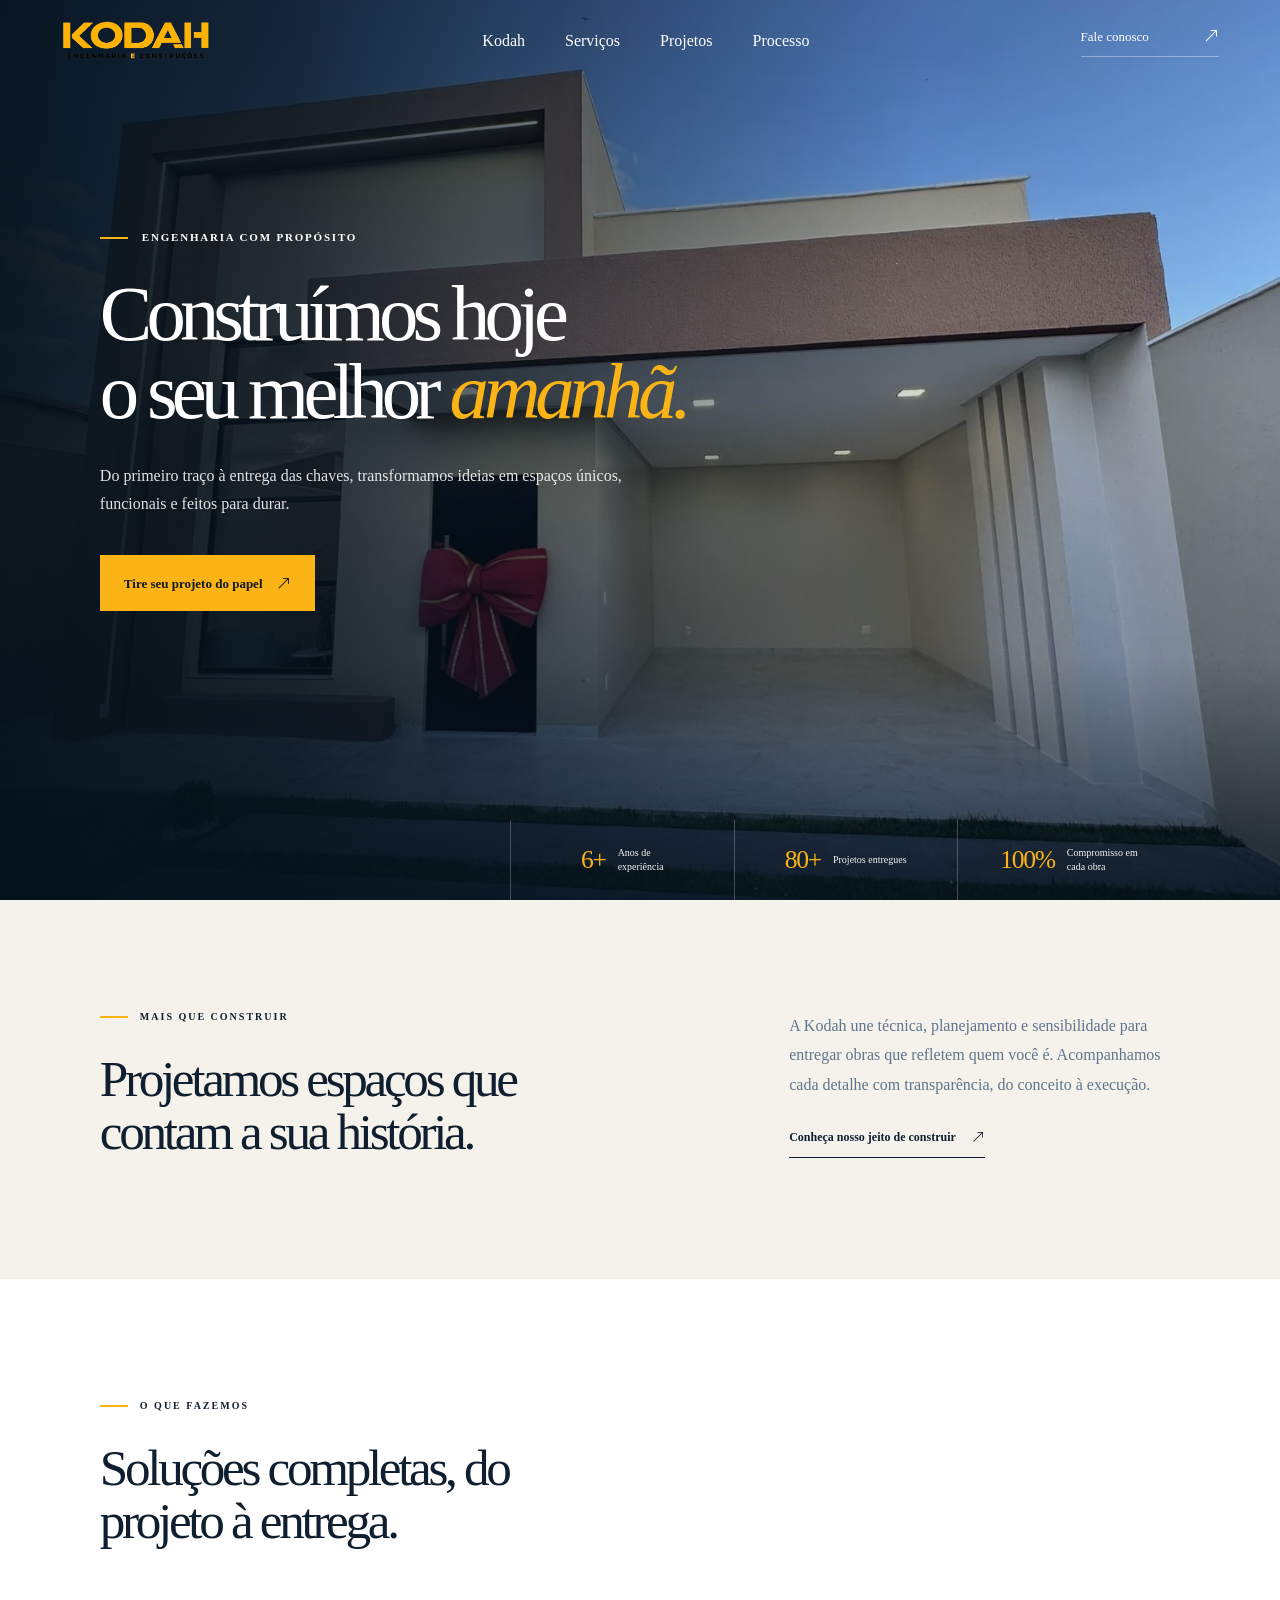
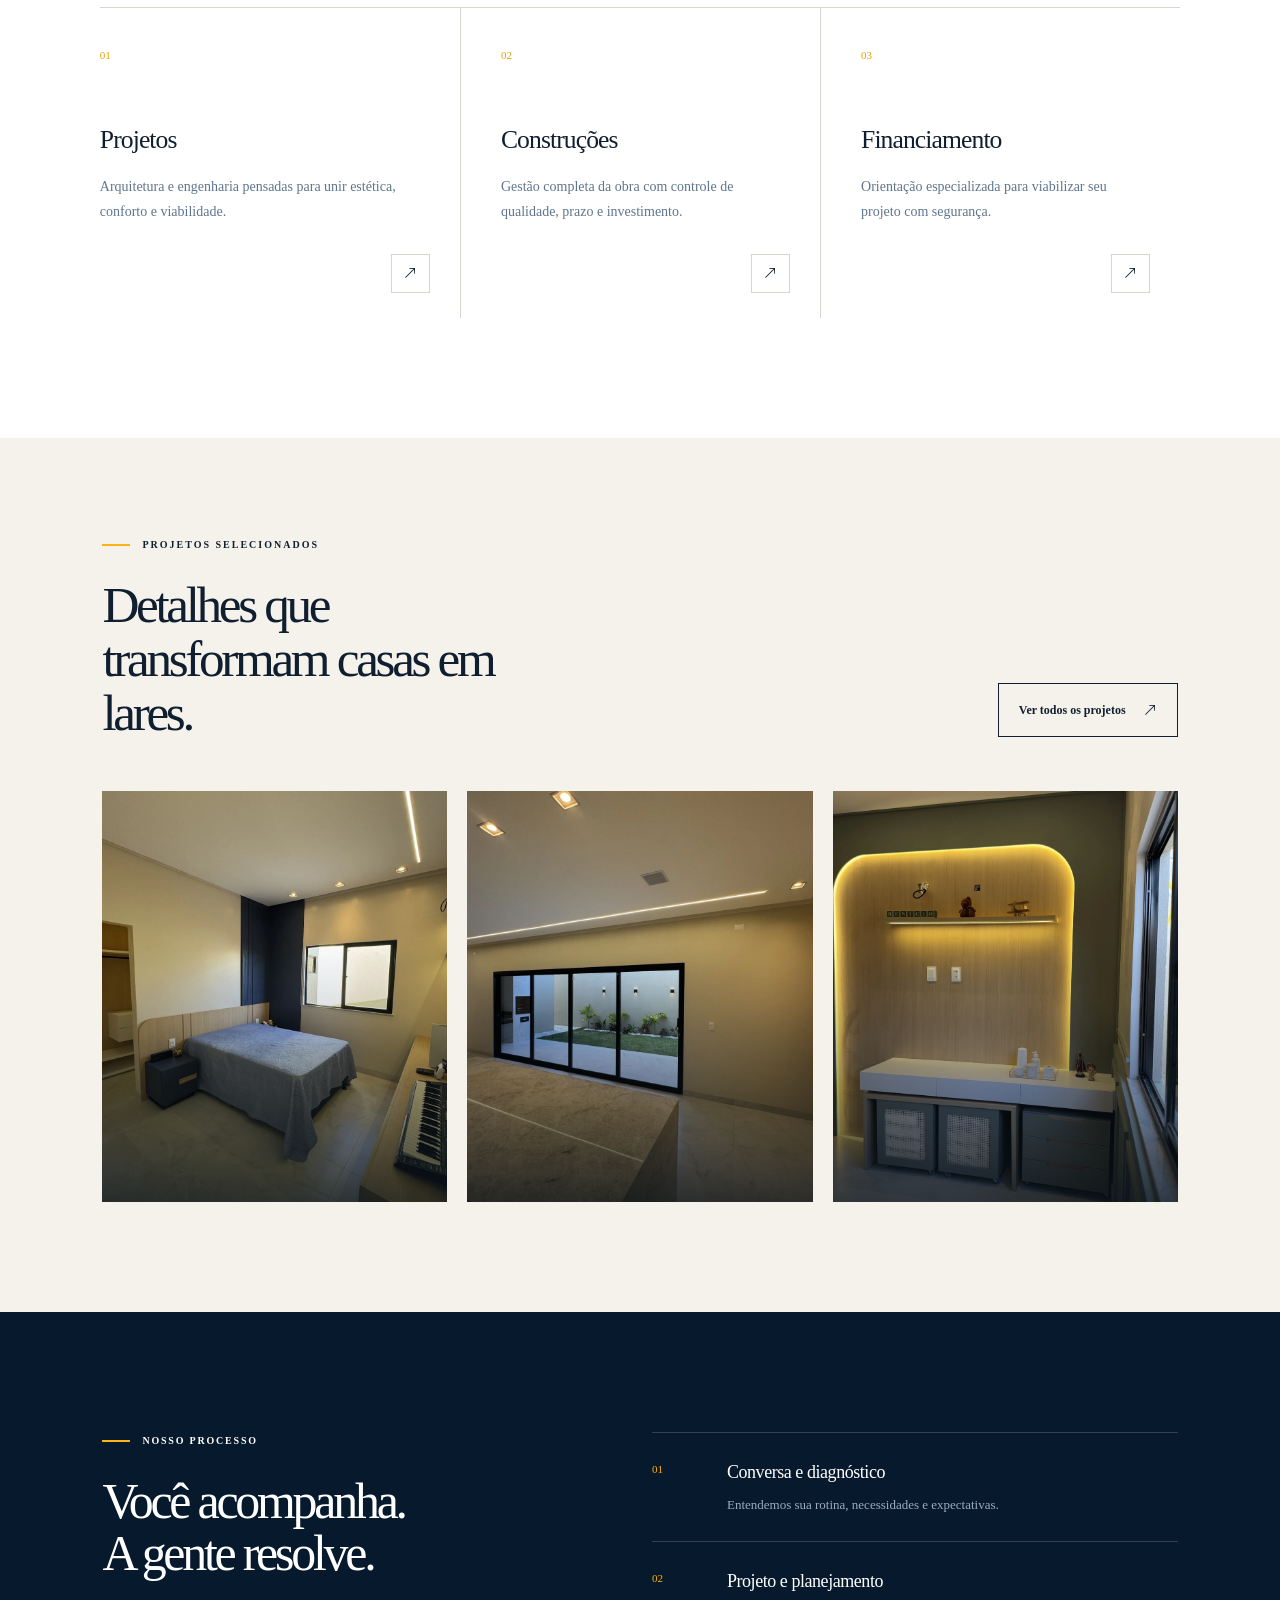
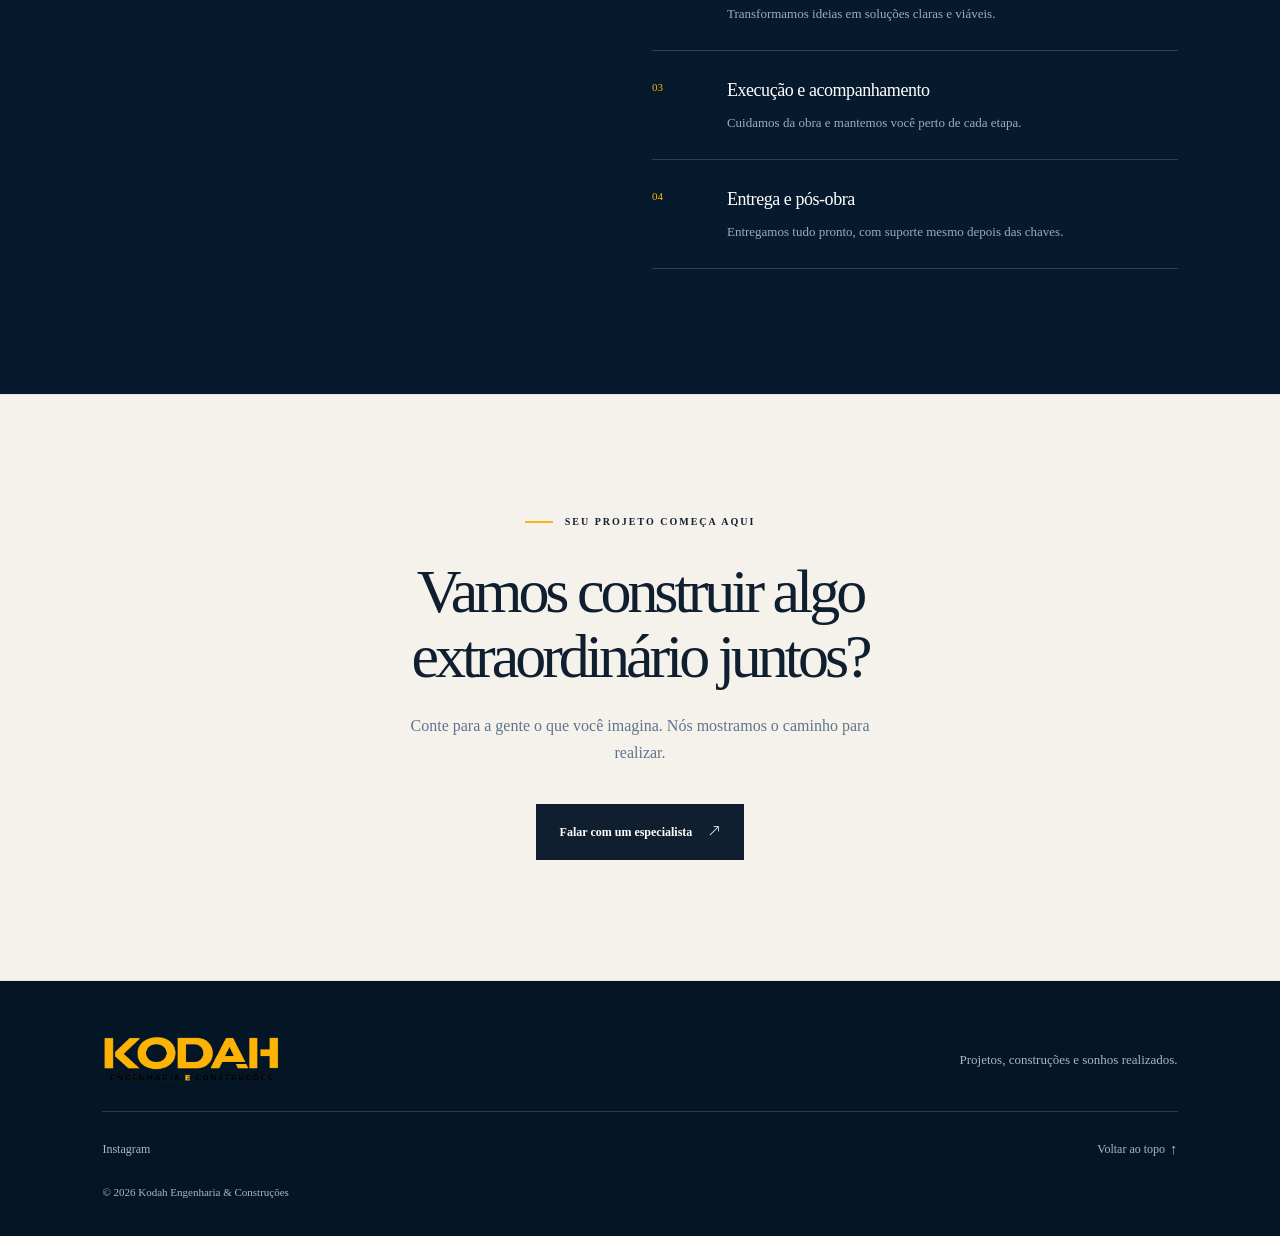
==== commit 88c4ee91: "Removendo infos cards" ====
--- a/index.html
+++ b/index.html
@@ -282,11 +282,7 @@
                         alt="Quarto com cama, marcenaria planejada e iluminação embutida" loading="lazy" decoding="async">
 
                     <div class="projects_card-overlay" aria-hidden="true"></div>
-                    <div class="projects_card-info">
-                        <span class="projects_category">Interiores</span>
-                        <h3 class="projects_card-title">Quarto planejado</h3>
-                        <p class="projects_meta">Marcenaria e iluminação</p>
-                    </div>
+
                     <span class="projects_card-arrow" aria-hidden="true">
                         <i class="bi bi-arrow-up-right"></i>
                     </span>
@@ -298,11 +294,7 @@
                         alt="Ambiente integrado com bancada em pedra e portas de vidro para o pátio" loading="lazy" decoding="async">
 
                     <div class="projects_card-overlay" aria-hidden="true"></div>
-                    <div class="projects_card-info">
-                        <span class="projects_category">Interiores</span>
-                        <h3 class="projects_card-title">Ambiente integrado</h3>
-                        <p class="projects_meta">Integração entre interior e jardim</p>
-                    </div>
+
                     <span class="projects_card-arrow" aria-hidden="true">
                         <i class="bi bi-arrow-up-right"></i>
                     </span>
@@ -314,11 +306,7 @@
                         alt="Painel de marcenaria sob medida com iluminação indireta e bancada" loading="lazy" decoding="async">
 
                     <div class="projects_card-overlay" aria-hidden="true"></div>
-                    <div class="projects_card-info">
-                        <span class="projects_category">Interiores</span>
-                        <h3 class="projects_card-title">Banheiro planejado</h3>
-                        <p class="projects_meta">Marcenaria e iluminação</p>
-                    </div>
+
                     <span class="projects_card-arrow" aria-hidden="true">
                         <i class="bi bi-arrow-up-right"></i>
                     </span>
